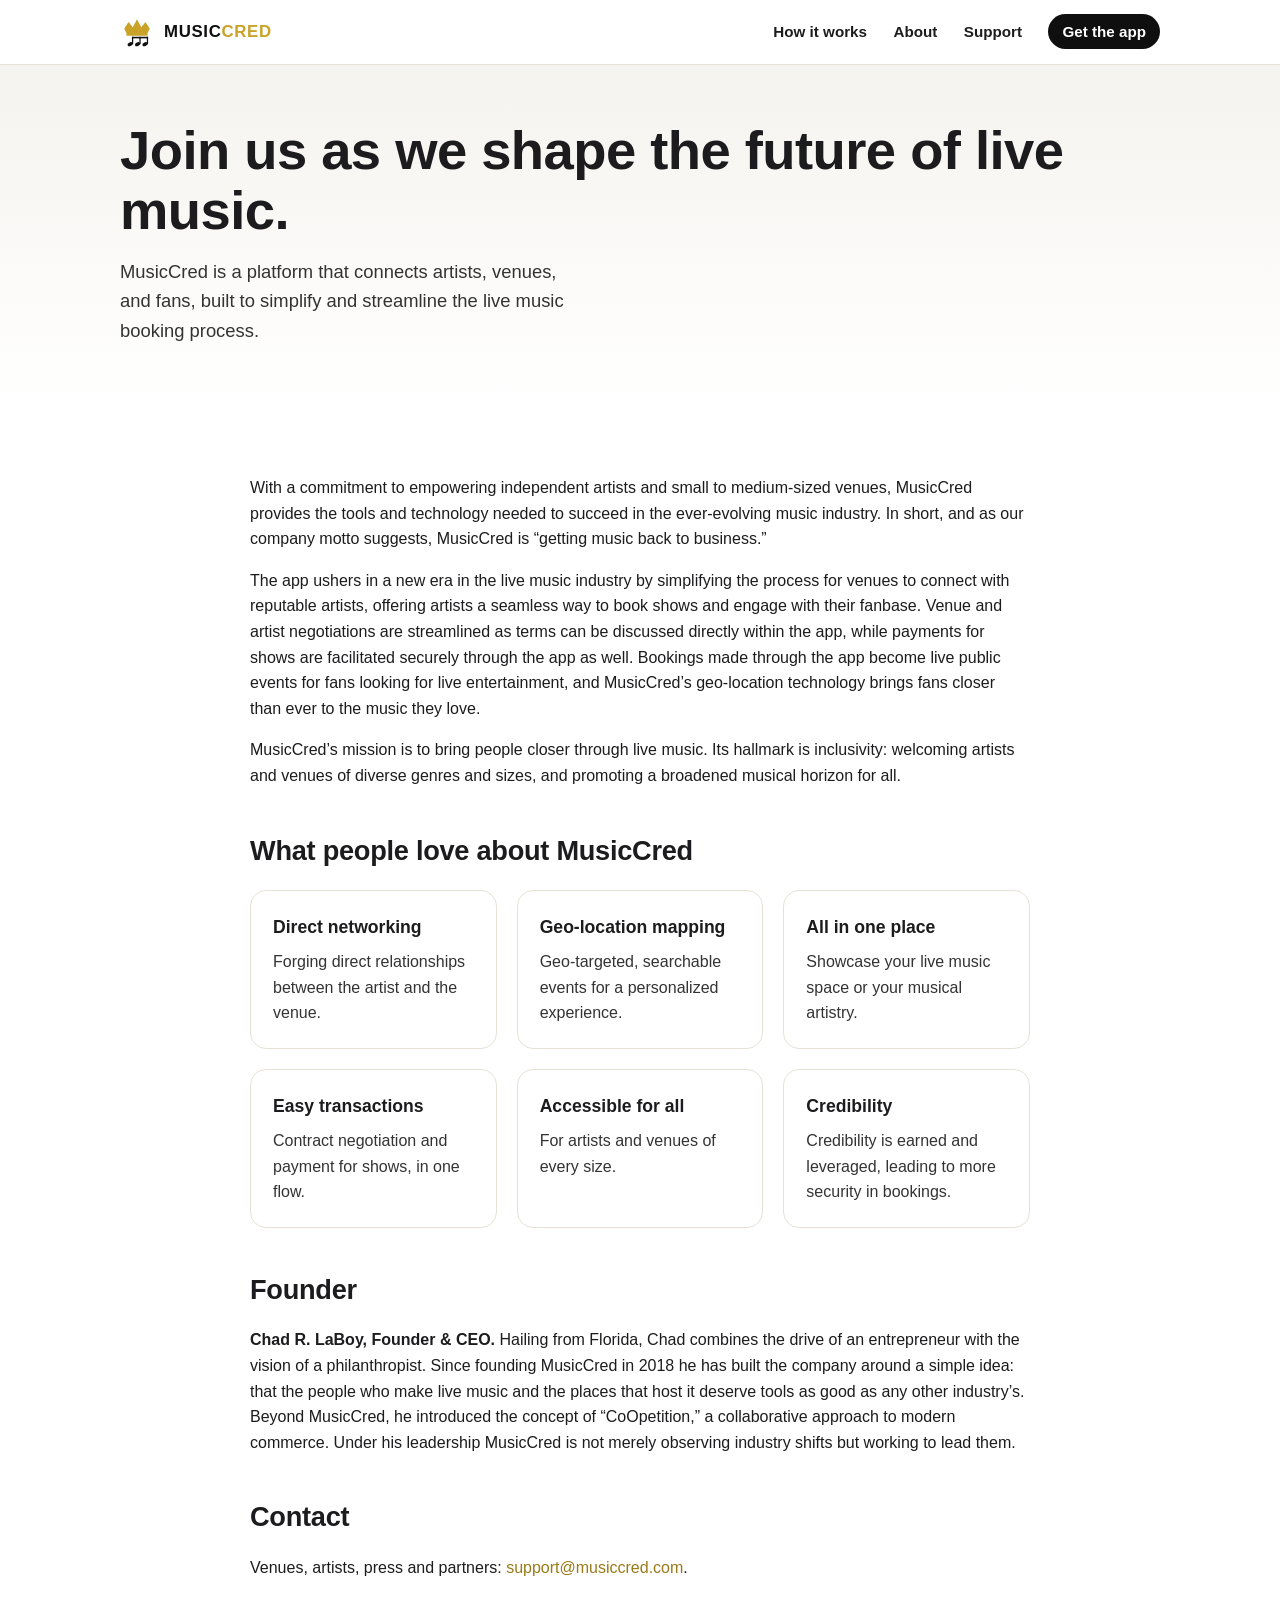
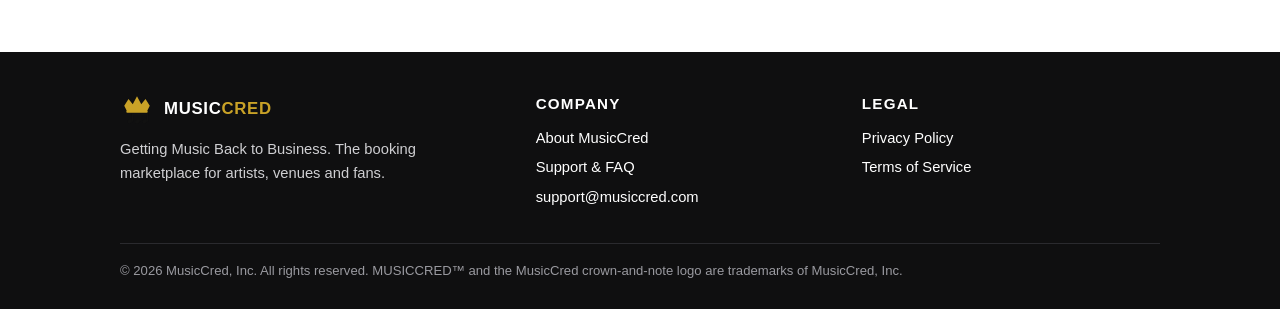
==== about/index.html @ 1c7c48a8 "Clean URLs matching App Store and app links (/privacy-policy/, /tos/, /support/, /about/); legacy pa" ====
<!doctype html>
<html lang="en">
<head>
<meta charset="utf-8">
<meta name="viewport" content="width=device-width,initial-scale=1">
<title>About MusicCred</title>
<meta name="description" content="MusicCred is a platform that connects artists, venues and fans, built to simplify and streamline live music booking.">
<link rel="canonical" href="https://musiccred.com/about/">
<link rel="icon" type="image/svg+xml" href="/favicon.svg">
<link rel="stylesheet" href="/styles.css">
<meta property="og:title" content="About MusicCred">
<meta property="og:description" content="MusicCred is a platform that connects artists, venues and fans, built to simplify and streamline live music booking.">
<meta property="og:type" content="website">
<meta property="og:url" content="https://musiccred.com/about/">
</head>
<body>
<header class="site"><div class="wrap">
  <a class="brand" href="/"><svg class="logo-mark" viewBox="0 0 64 64" aria-hidden="true" focusable="false">
  <!-- five-point crown -->
  <path d="M8 26 L16 13 L24 23 L32 8 L40 23 L48 13 L56 26 L52 34 L12 34 Z" fill="#C9A227"/>
  <rect x="12" y="34" width="40" height="5" rx="1.5" fill="#C9A227"/>
  <!-- eighth-note triplet -->
  <g fill="#111">
    <ellipse cx="19" cy="55" rx="5" ry="3.6" transform="rotate(-20 19 55)"/>
    <ellipse cx="33" cy="55" rx="5" ry="3.6" transform="rotate(-20 33 55)"/>
    <ellipse cx="47" cy="55" rx="5" ry="3.6" transform="rotate(-20 47 55)"/>
    <rect x="22.5" y="41" width="2.4" height="14"/>
    <rect x="36.5" y="41" width="2.4" height="14"/>
    <rect x="50.5" y="41" width="2.4" height="14"/>
    <rect x="22.5" y="41" width="30.4" height="3"/>
  </g>
</svg><span>MUSIC<span class="gold">CRED</span></span></a>
  <nav class="main">
    <a href="/#how">How it works</a>
    <a href="/about/">About</a>
    <a href="/support/">Support</a>
    <a class="cta" href="https://apps.apple.com/us/app/musiccred-book-look-more/id6451335675" rel="noopener">Get the app</a>
  </nav>
</div></header>

<section class="hero" style="padding:56px 0 32px"><div class="wrap" style="grid-template-columns:1fr">
  <div><h1>Join us as we shape the future of live music.</h1>
  <p class="lede">MusicCred is a platform that connects artists, venues, and fans, built to simplify and streamline the live music booking process.</p></div>
</div></section>
<section><div class="wrap" style="max-width:820px">
  <p>With a commitment to empowering independent artists and small to medium-sized venues, MusicCred provides the tools and technology needed to succeed in the ever-evolving music industry. In short, and as our company motto suggests, MusicCred is “getting music back to business.”</p>
  <p>The app ushers in a new era in the live music industry by simplifying the process for venues to connect with reputable artists, offering artists a seamless way to book shows and engage with their fanbase. Venue and artist negotiations are streamlined as terms can be discussed directly within the app, while payments for shows are facilitated securely through the app as well. Bookings made through the app become live public events for fans looking for live entertainment, and MusicCred’s geo-location technology brings fans closer than ever to the music they love.</p>
  <p>MusicCred’s mission is to bring people closer through live music. Its hallmark is inclusivity: welcoming artists and venues of diverse genres and sizes, and promoting a broadened musical horizon for all.</p>

  <h2 class="sec" style="margin-top:40px">What people love about MusicCred</h2>
  <div class="grid3" style="margin-top:18px">
    <div class="card"><h3>Direct networking</h3><p>Forging direct relationships between the artist and the venue.</p></div>
    <div class="card"><h3>Geo-location mapping</h3><p>Geo-targeted, searchable events for a personalized experience.</p></div>
    <div class="card"><h3>All in one place</h3><p>Showcase your live music space or your musical artistry.</p></div>
    <div class="card"><h3>Easy transactions</h3><p>Contract negotiation and payment for shows, in one flow.</p></div>
    <div class="card"><h3>Accessible for all</h3><p>For artists and venues of every size.</p></div>
    <div class="card"><h3>Credibility</h3><p>Credibility is earned and leveraged, leading to more security in bookings.</p></div>
  </div>

  <h2 class="sec" style="margin-top:40px">Founder</h2>
  <p><strong>Chad R. LaBoy, Founder &amp; CEO.</strong> Hailing from Florida, Chad combines the drive of an entrepreneur with the vision of a philanthropist. Since founding MusicCred in 2018 he has built the company around a simple idea: that the people who make live music and the places that host it deserve tools as good as any other industry’s. Beyond MusicCred, he introduced the concept of “CoOpetition,” a collaborative approach to modern commerce. Under his leadership MusicCred is not merely observing industry shifts but working to lead them.</p>

  <h2 class="sec" style="margin-top:40px">Contact</h2>
  <p>Venues, artists, press and partners: <a href="mailto:support@musiccred.com">support@musiccred.com</a>.</p>
</div></section>

<footer class="site"><div class="wrap">
  <div>
    <a class="brand" href="/" style="color:#fff"><svg class="logo-mark" viewBox="0 0 64 64" aria-hidden="true" focusable="false">
  <!-- five-point crown -->
  <path d="M8 26 L16 13 L24 23 L32 8 L40 23 L48 13 L56 26 L52 34 L12 34 Z" fill="#C9A227"/>
  <rect x="12" y="34" width="40" height="5" rx="1.5" fill="#C9A227"/>
  <!-- eighth-note triplet -->
  <g fill="#111">
    <ellipse cx="19" cy="55" rx="5" ry="3.6" transform="rotate(-20 19 55)"/>
    <ellipse cx="33" cy="55" rx="5" ry="3.6" transform="rotate(-20 33 55)"/>
    <ellipse cx="47" cy="55" rx="5" ry="3.6" transform="rotate(-20 47 55)"/>
    <rect x="22.5" y="41" width="2.4" height="14"/>
    <rect x="36.5" y="41" width="2.4" height="14"/>
    <rect x="50.5" y="41" width="2.4" height="14"/>
    <rect x="22.5" y="41" width="30.4" height="3"/>
  </g>
</svg><span>MUSIC<span class="gold">CRED</span></span></a>
    <p style="margin:12px 0 0;max-width:38ch">Getting Music Back to Business. The booking marketplace for artists, venues and fans.</p>
  </div>
  <div>
    <h4>Company</h4>
    <ul>
      <li><a href="/about/">About MusicCred</a></li>
      <li><a href="/support/">Support &amp; FAQ</a></li>
      <li><a href="mailto:support@musiccred.com">support@musiccred.com</a></li>
    </ul>
  </div>
  <div>
    <h4>Legal</h4>
    <ul>
      <li><a href="/privacy-policy/">Privacy Policy</a></li>
      <li><a href="/tos/">Terms of Service</a></li>
    </ul>
  </div>
  <div class="legal">&copy; 2026 MusicCred, Inc. All rights reserved. MUSICCRED&trade; and the MusicCred crown-and-note logo are trademarks of MusicCred, Inc.</div>
</div></footer>
</body>
</html>
---- styles.css ----
:root{--black:#0f0f10;--ink:#1c1c1e;--gold:#C9A227;--gold-dark:#9a7a16;--paper:#ffffff;--mist:#f5f3ee;--grey:#6b6b70;--line:#e6e2d8;}
*{box-sizing:border-box}
html{scroll-behavior:smooth}
body{margin:0;font-family:-apple-system,BlinkMacSystemFont,"Segoe UI",Inter,Roboto,Helvetica,Arial,sans-serif;color:var(--ink);background:var(--paper);line-height:1.6;-webkit-font-smoothing:antialiased}
a{color:var(--gold-dark);text-decoration:none}
a:hover{text-decoration:underline}
.wrap{max-width:1080px;margin:0 auto;padding:0 20px}
header.site{position:sticky;top:0;z-index:10;background:rgba(255,255,255,.92);backdrop-filter:saturate(180%) blur(8px);border-bottom:1px solid var(--line)}
header.site .wrap{display:flex;align-items:center;justify-content:space-between;height:64px}
.brand{display:flex;align-items:center;gap:10px;color:var(--black);font-weight:800;letter-spacing:.04em;font-size:1.05rem}
.brand .logo-mark{width:34px;height:34px}
.brand span.gold{color:var(--gold)}
nav.main a{margin-left:22px;color:var(--ink);font-weight:600;font-size:.95rem}
nav.main a.cta{background:var(--black);color:#fff;padding:9px 14px;border-radius:999px}
nav.main a.cta:hover{background:#000;text-decoration:none}
@media (max-width:720px){nav.main a:not(.cta){display:none}}
.notice{background:var(--black);color:#fff;font-size:.95rem}
.notice .wrap{padding:10px 20px;display:flex;gap:12px;align-items:center;flex-wrap:wrap}
.notice strong{color:var(--gold)}
.notice a{color:#fff;text-decoration:underline}
.hero{padding:72px 0 56px;background:linear-gradient(180deg,var(--mist),#fff)}
.hero .wrap{display:grid;grid-template-columns:1.2fr .8fr;gap:40px;align-items:center}
@media (max-width:860px){.hero .wrap{grid-template-columns:1fr}}
.hero h1{font-size:clamp(2.1rem,4.6vw,3.4rem);line-height:1.1;margin:0 0 16px;letter-spacing:-.01em}
.hero h1 em{font-style:normal;color:var(--gold)}
.hero p.lede{font-size:1.15rem;color:#333;max-width:46ch;margin:0 0 26px}
.btns{display:flex;gap:12px;flex-wrap:wrap}
.btn{display:inline-flex;align-items:center;gap:10px;padding:13px 20px;border-radius:12px;font-weight:700;border:2px solid var(--black);color:var(--black)}
.btn.primary{background:var(--black);color:#fff}
.btn.primary:hover{background:#000;text-decoration:none}
.btn:hover{text-decoration:none;background:#fafafa}
.btn.primary:hover{background:#000}
.btn small{display:block;font-weight:500;font-size:.75rem;opacity:.8;line-height:1}
.hero .art{display:flex;justify-content:center}
.hero .art .logo-mark{width:min(260px,60vw);height:auto;filter:drop-shadow(0 12px 24px rgba(0,0,0,.12))}
section{padding:56px 0}
section.alt{background:var(--mist)}
h2.sec{font-size:1.7rem;margin:0 0 8px;letter-spacing:-.01em}
p.sub{color:var(--grey);margin:0 0 28px;max-width:60ch}
.grid3{display:grid;grid-template-columns:repeat(3,1fr);gap:20px}
@media (max-width:860px){.grid3{grid-template-columns:1fr}}
.card{background:#fff;border:1px solid var(--line);border-radius:16px;padding:22px}
section.alt .card{background:#fff}
.card h3{margin:0 0 8px;font-size:1.1rem}
.card .k{display:inline-block;font-size:.75rem;letter-spacing:.12em;text-transform:uppercase;color:var(--gold-dark);font-weight:700;margin-bottom:8px}
.card p{margin:0;color:#333}
.steps{display:grid;grid-template-columns:repeat(4,1fr);gap:16px}
@media (max-width:860px){.steps{grid-template-columns:repeat(2,1fr)}}
.step{padding:18px;border-left:3px solid var(--gold);background:#fff;border-radius:0 12px 12px 0}
.step b{display:block;margin-bottom:4px}
.press{display:flex;gap:18px;flex-wrap:wrap;align-items:center;color:var(--grey);font-size:.95rem}
.press a{color:var(--ink);font-weight:600;border-bottom:1px solid var(--line)}
blockquote{margin:0;padding:22px 26px;background:#fff;border-radius:16px;border:1px solid var(--line);font-size:1.05rem}
blockquote footer{margin-top:10px;color:var(--grey);font-size:.9rem}
footer.site{background:var(--black);color:#cfcfd2;padding:40px 0 28px;font-size:.92rem}
footer.site .wrap{display:grid;grid-template-columns:1.3fr 1fr 1fr;gap:28px}
@media (max-width:720px){footer.site .wrap{grid-template-columns:1fr}}
footer.site a{color:#fff}
footer.site h4{color:#fff;margin:0 0 10px;font-size:.95rem;letter-spacing:.08em;text-transform:uppercase}
footer.site ul{list-style:none;margin:0;padding:0}
footer.site li{margin:6px 0}
footer.site .legal{grid-column:1/-1;border-top:1px solid #2a2a2e;padding-top:16px;color:#9a9aa0;font-size:.82rem}
/* legal pages */
.legal-page{max-width:820px;margin:0 auto;padding:48px 20px 80px}
.legal-page h1{font-size:2rem;margin:0 0 6px}
.legal-page .meta{color:var(--grey);margin-bottom:28px}
.legal-page h2{font-size:1.25rem;margin:34px 0 10px}
.legal-page h3{font-size:1.05rem;margin:22px 0 8px}
.legal-page p,.legal-page li{font-size:1rem}
.legal-page table.legal{width:100%;border-collapse:collapse;margin:14px 0}
.legal-page table.legal th,.legal-page table.legal td{border:1px solid var(--line);padding:10px;text-align:left;vertical-align:top;font-size:.95rem}
.legal-page table.legal th{background:var(--mist)}
.faq details{border:1px solid var(--line);border-radius:12px;padding:14px 18px;margin:10px 0;background:#fff}
.faq summary{font-weight:700;cursor:pointer}
.faq p{margin:10px 0 0}
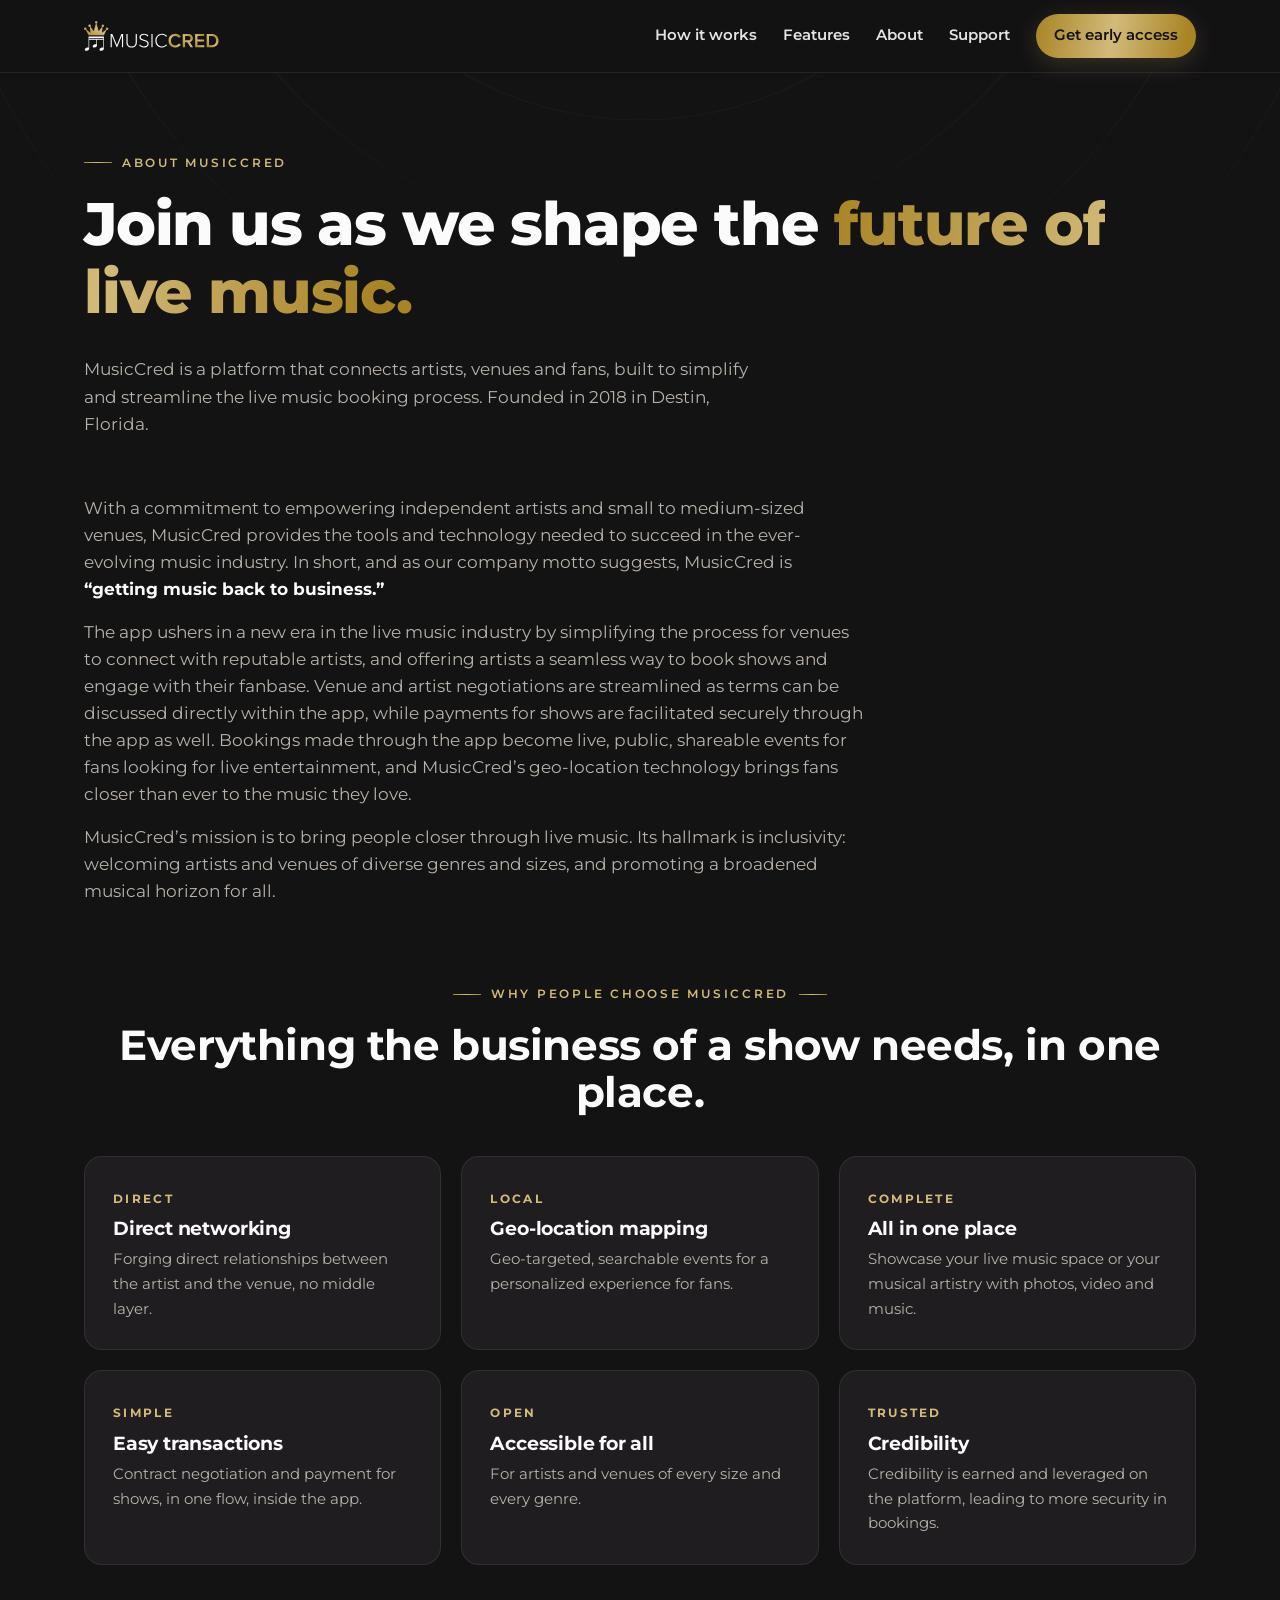
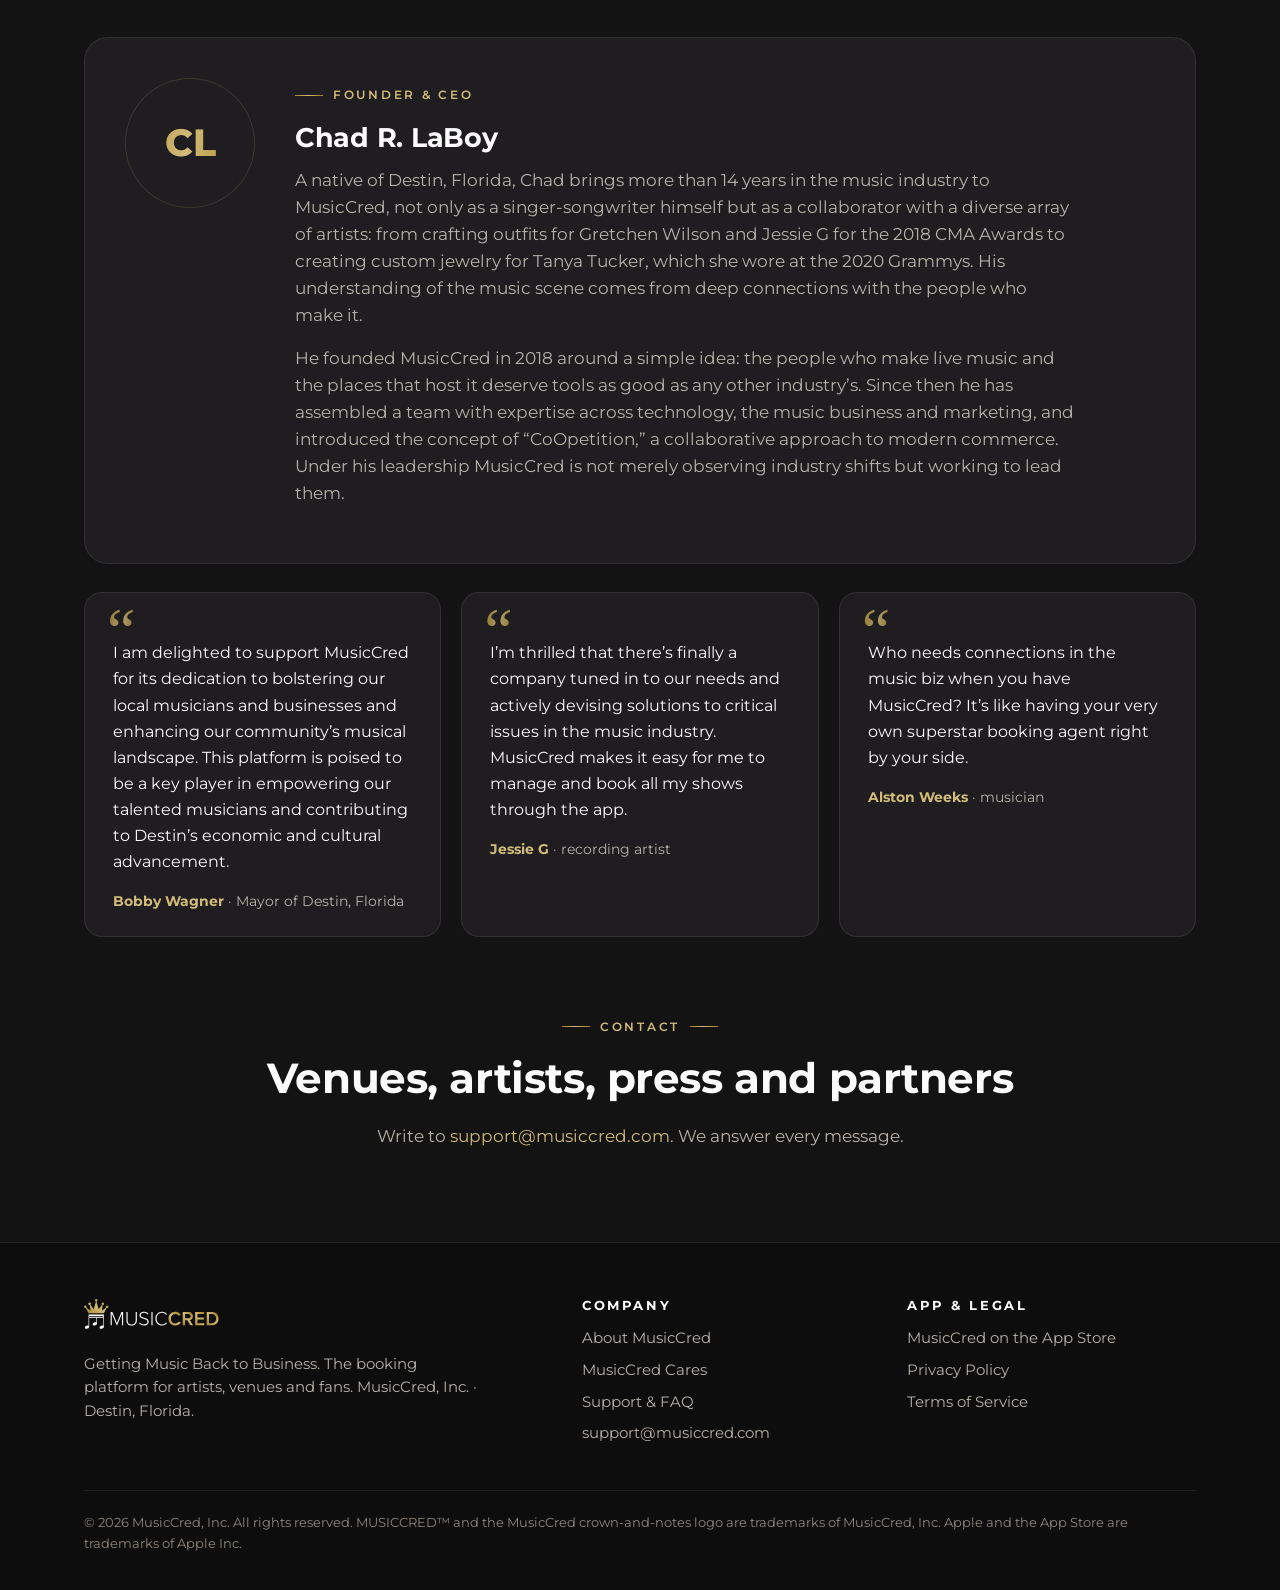
==== commit 15477663: "Redesign: about page" ====
--- a/about/index.html
+++ b/about/index.html
@@ -4,101 +4,180 @@
 <meta charset="utf-8">
 <meta name="viewport" content="width=device-width,initial-scale=1">
 <title>About MusicCred</title>
-<meta name="description" content="MusicCred is a platform that connects artists, venues and fans, built to simplify and streamline live music booking.">
+<meta name="description" content="MusicCred is a platform that connects artists, venues and fans, built to simplify and streamline live music booking. Founded in 2018 in Destin, Florida by Chad R. LaBoy.">
 <link rel="canonical" href="https://musiccred.com/about/">
 <link rel="icon" type="image/svg+xml" href="/favicon.svg">
+<link rel="icon" type="image/png" sizes="32x32" href="/assets/favicon-32.png">
+<link rel="apple-touch-icon" href="/assets/apple-touch-icon.png">
+<meta name="theme-color" content="#141314">
+<link rel="preconnect" href="https://fonts.googleapis.com"><link rel="preconnect" href="https://fonts.gstatic.com" crossorigin>
+<link rel="stylesheet" href="https://fonts.googleapis.com/css2?family=Montserrat:wght@400;500;600;700;800&display=swap">
 <link rel="stylesheet" href="/styles.css">
+<meta property="og:site_name" content="MusicCred">
 <meta property="og:title" content="About MusicCred">
-<meta property="og:description" content="MusicCred is a platform that connects artists, venues and fans, built to simplify and streamline live music booking.">
+<meta property="og:description" content="MusicCred is a platform that connects artists, venues and fans, built to simplify and streamline live music booking. Founded in 2018 in Destin, Florida by Chad R. LaBoy.">
 <meta property="og:type" content="website">
 <meta property="og:url" content="https://musiccred.com/about/">
+<meta property="og:image" content="https://musiccred.com/assets/og.png">
+<meta name="twitter:card" content="summary_large_image">
+<meta name="twitter:image" content="https://musiccred.com/assets/og.png">
 </head>
 <body>
 <header class="site"><div class="wrap">
-  <a class="brand" href="/"><svg class="logo-mark" viewBox="0 0 64 64" aria-hidden="true" focusable="false">
-  <!-- five-point crown -->
-  <path d="M8 26 L16 13 L24 23 L32 8 L40 23 L48 13 L56 26 L52 34 L12 34 Z" fill="#C9A227"/>
-  <rect x="12" y="34" width="40" height="5" rx="1.5" fill="#C9A227"/>
-  <!-- eighth-note triplet -->
-  <g fill="#111">
-    <ellipse cx="19" cy="55" rx="5" ry="3.6" transform="rotate(-20 19 55)"/>
-    <ellipse cx="33" cy="55" rx="5" ry="3.6" transform="rotate(-20 33 55)"/>
-    <ellipse cx="47" cy="55" rx="5" ry="3.6" transform="rotate(-20 47 55)"/>
-    <rect x="22.5" y="41" width="2.4" height="14"/>
-    <rect x="36.5" y="41" width="2.4" height="14"/>
-    <rect x="50.5" y="41" width="2.4" height="14"/>
-    <rect x="22.5" y="41" width="30.4" height="3"/>
-  </g>
-</svg><span>MUSIC<span class="gold">CRED</span></span></a>
+  <a class="brand" href="/" aria-label="MusicCred home"><svg class="wordmark" role="img" aria-label="MusicCred" xmlns="http://www.w3.org/2000/svg" width="126" height="28" viewBox="0 0 126 28" fill="none">
+<path d="M35.4278 24.4712V13.5152L30.892 24.4712H30.4812L25.9264 13.5152V24.4712H24.8621V12.1883H26.4484L30.6861 22.4092L34.9056 12.1883H36.5105V24.4712H35.4278Z" fill="white"/>
+<path d="M39.6136 19.7583V12.1883H40.697V19.7393C40.697 22.2236 42.0218 23.7332 44.4675 23.7332C46.9127 23.7332 48.2382 22.2236 48.2382 19.7393V12.1883H49.3209V19.7583C49.3209 22.7965 47.6784 24.6919 44.4675 24.6919C41.2751 24.6919 39.6136 22.7789 39.6136 19.7583Z" fill="white"/>
+<path d="M51.3907 22.7409L52.0806 21.9489C52.8833 22.8506 54.1901 23.7332 55.9831 23.7332C58.5221 23.7332 59.2502 22.3347 59.2502 21.2869C59.2502 17.6773 51.782 19.5537 51.782 15.2645C51.782 13.2566 53.6114 11.9866 55.8696 11.9866C57.7194 11.9866 59.1367 12.6311 60.0893 13.7184L59.3804 14.4915C58.4833 13.4232 57.2142 12.9453 55.8164 12.9453C54.1526 12.9453 52.9024 13.8835 52.9024 15.209C52.9024 18.3597 60.3694 16.6265 60.3694 21.2123C60.3694 22.7965 59.3063 24.6919 55.9449 24.6919C53.8909 24.6919 52.341 23.8647 51.3907 22.7409Z" fill="white"/>
+<path d="M62.9321 24.4712V12.1883H63.9941V24.4712H62.9321Z" fill="white"/>
+<path d="M66.6274 18.3393C66.6274 14.5645 69.41 11.9866 72.9375 11.9866C74.915 11.9866 76.4285 12.8533 77.4732 14.1583L76.5778 14.7311C75.7936 13.6629 74.4319 12.9453 72.9375 12.9453C70.0258 12.9453 67.7462 15.1359 67.7462 18.3393C67.7462 21.5061 70.0258 23.7332 72.9375 23.7332C74.4319 23.7332 75.7936 23.0157 76.5778 21.9489L77.4935 22.4998C76.3706 23.8443 74.915 24.6919 72.9375 24.6919C69.41 24.6919 66.6274 22.114 66.6274 18.3393Z" fill="white"/>
+<path d="M78.8582 18.3393C78.8582 14.547 81.7157 11.9866 85.393 11.9866C87.8925 11.9866 89.4615 13.2566 90.3756 14.7311L88.5281 15.6898C87.931 14.6566 86.7176 13.9025 85.393 13.9025C82.9277 13.9025 81.0994 15.7424 81.0994 18.3393C81.0994 20.8996 82.9277 22.7789 85.393 22.7789C86.7176 22.7789 87.931 22.0044 88.5281 20.9902L90.3949 21.9124C89.4437 23.384 87.8925 24.6919 85.393 24.6919C81.7157 24.6919 78.8582 22.114 78.8582 18.3393Z" fill="url(#paint0_linear_6882_8880)"/>
+<path d="M99.4521 16.0186C99.4521 14.8407 98.5572 14.0866 97.326 14.0866H94.3199V17.99H97.326C98.5572 17.99 99.4521 17.2169 99.4521 16.0186ZM99.2491 24.4712L96.5037 19.8868H94.3199V24.4712H92.136V12.1883H97.606C100.068 12.1883 101.694 13.7549 101.694 16.0375C101.694 18.2106 100.239 19.4075 98.7246 19.6457L101.787 24.4712H99.2491Z" fill="url(#paint1_linear_6882_8880)"/>
+<path d="M103.703 24.4712V12.1883H112.234V14.0866H105.885V17.252H112.105V19.1518H105.885V22.5743H112.234V24.4712H103.703Z" fill="url(#paint2_linear_6882_8880)"/>
+<path d="M123.381 18.3202C123.381 15.9645 121.888 14.0866 119.124 14.0866H116.662V22.5743H119.105C121.812 22.5743 123.381 20.6614 123.381 18.3202ZM114.478 24.4712V12.1883H119.105C123.008 12.1883 125.624 14.7311 125.624 18.3202C125.624 21.9488 123.008 24.4712 119.124 24.4712H114.478Z" fill="url(#paint3_linear_6882_8880)"/>
+<path d="M17.9957 16.916H4.83753V16.0217H17.9957V16.916ZM4.2623 14.4633V24.9669C3.76846 24.6844 3.02715 24.6438 2.28967 24.9188C1.20241 25.3243 0.550371 26.2523 0.83325 26.9899C1.11662 27.7275 2.22737 27.9963 3.31463 27.5914C4.25797 27.2395 4.87098 26.495 4.83342 25.8234H4.83753V17.4831H11.5582V21.9169C11.0648 21.635 10.323 21.5945 9.58556 21.8687C8.49795 22.275 7.84626 23.2016 8.12886 23.9399C8.41251 24.6775 9.52291 24.947 10.6102 24.5414C11.5535 24.1901 12.1666 23.4457 12.129 22.7734H12.1331V17.4831H17.9957V24.9669C17.5019 24.6844 16.7603 24.6438 16.0228 24.9188C14.9355 25.3243 14.2838 26.2523 14.5664 26.9899C14.85 27.7275 15.9602 27.9963 17.0475 27.5914C17.9907 27.2395 18.6038 26.495 18.5665 25.8234H18.5706V14.4633H4.2623Z" fill="white"/>
+<path d="M21.5669 6.01636C20.8882 6.01636 20.3383 6.55942 20.3383 7.22827C20.3383 7.52523 20.4504 7.79401 20.6299 8.00435L16.7198 11.0021L17.4112 5.6651C17.4627 5.67129 17.5131 5.68091 17.5662 5.68091C18.2454 5.68091 18.7952 5.13785 18.7952 4.469C18.7952 3.79947 18.2454 3.25711 17.5662 3.25711C16.8883 3.25711 16.3381 3.79947 16.3381 4.469C16.3381 4.86082 16.53 5.20592 16.8232 5.42795L13.6955 9.46441L11.7412 2.43222C12.2614 2.29061 12.6455 1.82593 12.6455 1.26844C12.6455 0.599593 12.0954 0.0565319 11.4164 0.0565319C10.7377 0.0565319 10.1875 0.599593 10.1875 1.26844C10.1875 1.82662 10.5733 2.29268 11.0943 2.43291L9.13917 9.46716L6.0098 5.42795C6.303 5.20592 6.49493 4.86082 6.49493 4.469C6.49493 3.79947 5.94478 3.25711 5.26689 3.25711C4.58767 3.25711 4.03773 3.79947 4.03773 4.469C4.03773 5.13785 4.58767 5.68091 5.26689 5.68091C5.31971 5.68091 5.37038 5.67129 5.42181 5.6651L6.11734 11.0344L2.16505 8.00435C2.3445 7.79401 2.45719 7.52523 2.45719 7.22827C2.45719 6.55942 1.90726 6.01636 1.22804 6.01636C0.550147 6.01636 0 6.55942 0 7.22827C0 7.8978 0.550147 8.44016 1.22804 8.44016C1.4183 8.44016 1.59608 8.3941 1.75728 8.3178L4.25252 13.1888H18.5432L21.0382 8.3178C21.1991 8.3941 21.3766 8.44016 21.5669 8.44016C22.245 8.44016 22.7955 7.8978 22.7955 7.22827C22.7955 6.55942 22.245 6.01636 21.5669 6.01636Z" fill="url(#paint4_linear_6882_8880)"/>
+<defs>
+<linearGradient id="paint0_linear_6882_8880" x1="78.8582" y1="24.6919" x2="91.5045" y2="13.2086" gradientUnits="userSpaceOnUse">
+<stop stop-color="#A88424"/>
+<stop offset="0.484375" stop-color="#D2BA79"/>
+<stop offset="0.932292" stop-color="#A88424"/>
+</linearGradient>
+<linearGradient id="paint1_linear_6882_8880" x1="92.136" y1="24.4712" x2="104.07" y2="15.094" gradientUnits="userSpaceOnUse">
+<stop stop-color="#A88424"/>
+<stop offset="0.484375" stop-color="#D2BA79"/>
+<stop offset="0.932292" stop-color="#A88424"/>
+</linearGradient>
+<linearGradient id="paint2_linear_6882_8880" x1="103.703" y1="24.4712" x2="115.212" y2="16.4771" gradientUnits="userSpaceOnUse">
+<stop stop-color="#A88424"/>
+<stop offset="0.484375" stop-color="#D2BA79"/>
+<stop offset="0.932292" stop-color="#A88424"/>
+</linearGradient>
+<linearGradient id="paint3_linear_6882_8880" x1="114.478" y1="24.4712" x2="126.703" y2="13.3775" gradientUnits="userSpaceOnUse">
+<stop stop-color="#A88424"/>
+<stop offset="0.484375" stop-color="#D2BA79"/>
+<stop offset="0.932292" stop-color="#A88424"/>
+</linearGradient>
+<linearGradient id="paint4_linear_6882_8880" x1="0" y1="13.1888" x2="11.3604" y2="-6.53109" gradientUnits="userSpaceOnUse">
+<stop stop-color="#A88424"/>
+<stop offset="0.484375" stop-color="#D2BA79"/>
+<stop offset="0.932292" stop-color="#A88424"/>
+</linearGradient>
+</defs>
+</svg></a>
   <nav class="main">
     <a href="/#how">How it works</a>
+    <a href="/#features">Features</a>
     <a href="/about/">About</a>
     <a href="/support/">Support</a>
-    <a class="cta" href="https://apps.apple.com/us/app/musiccred-book-look-more/id6451335675" rel="noopener">Get the app</a>
+    <a class="cta" href="mailto:support@musiccred.com?subject=MusicCred%20early%20access">Get early access</a>
   </nav>
 </div></header>
 
-<section class="hero" style="padding:56px 0 32px"><div class="wrap" style="grid-template-columns:1fr">
-  <div><h1>Join us as we shape the future of live music.</h1>
-  <p class="lede">MusicCred is a platform that connects artists, venues, and fans, built to simplify and streamline the live music booking process.</p></div>
+<section class="pagehero"><div class="wrap">
+  <span class="eyebrow">About MusicCred</span>
+  <h1>Join us as we shape the <span class="gold-text">future of live music.</span></h1>
+  <p class="sub">MusicCred is a platform that connects artists, venues and fans, built to simplify and streamline the live music booking process. Founded in 2018 in Destin, Florida.</p>
 </div></section>
-<section><div class="wrap" style="max-width:820px">
-  <p>With a commitment to empowering independent artists and small to medium-sized venues, MusicCred provides the tools and technology needed to succeed in the ever-evolving music industry. In short, and as our company motto suggests, MusicCred is “getting music back to business.”</p>
-  <p>The app ushers in a new era in the live music industry by simplifying the process for venues to connect with reputable artists, offering artists a seamless way to book shows and engage with their fanbase. Venue and artist negotiations are streamlined as terms can be discussed directly within the app, while payments for shows are facilitated securely through the app as well. Bookings made through the app become live public events for fans looking for live entertainment, and MusicCred’s geo-location technology brings fans closer than ever to the music they love.</p>
-  <p>MusicCred’s mission is to bring people closer through live music. Its hallmark is inclusivity: welcoming artists and venues of diverse genres and sizes, and promoting a broadened musical horizon for all.</p>
-
-  <h2 class="sec" style="margin-top:40px">What people love about MusicCred</h2>
-  <div class="grid3" style="margin-top:18px">
-    <div class="card"><h3>Direct networking</h3><p>Forging direct relationships between the artist and the venue.</p></div>
-    <div class="card"><h3>Geo-location mapping</h3><p>Geo-targeted, searchable events for a personalized experience.</p></div>
-    <div class="card"><h3>All in one place</h3><p>Showcase your live music space or your musical artistry.</p></div>
-    <div class="card"><h3>Easy transactions</h3><p>Contract negotiation and payment for shows, in one flow.</p></div>
-    <div class="card"><h3>Accessible for all</h3><p>For artists and venues of every size.</p></div>
-    <div class="card"><h3>Credibility</h3><p>Credibility is earned and leveraged, leading to more security in bookings.</p></div>
+<section style="padding-top:0"><div class="wrap">
+  <div class="prose">
+    <p>With a commitment to empowering independent artists and small to medium-sized venues, MusicCred provides the tools and technology needed to succeed in the ever-evolving music industry. In short, and as our company motto suggests, MusicCred is <strong>&ldquo;getting music back to business.&rdquo;</strong></p>
+    <p>The app ushers in a new era in the live music industry by simplifying the process for venues to connect with reputable artists, and offering artists a seamless way to book shows and engage with their fanbase. Venue and artist negotiations are streamlined as terms can be discussed directly within the app, while payments for shows are facilitated securely through the app as well. Bookings made through the app become live, public, shareable events for fans looking for live entertainment, and MusicCred&rsquo;s geo-location technology brings fans closer than ever to the music they love.</p>
+    <p>MusicCred&rsquo;s mission is to bring people closer through live music. Its hallmark is inclusivity: welcoming artists and venues of diverse genres and sizes, and promoting a broadened musical horizon for all.</p>
   </div>
 
-  <h2 class="sec" style="margin-top:40px">Founder</h2>
-  <p><strong>Chad R. LaBoy, Founder &amp; CEO.</strong> Hailing from Florida, Chad combines the drive of an entrepreneur with the vision of a philanthropist. Since founding MusicCred in 2018 he has built the company around a simple idea: that the people who make live music and the places that host it deserve tools as good as any other industry’s. Beyond MusicCred, he introduced the concept of “CoOpetition,” a collaborative approach to modern commerce. Under his leadership MusicCred is not merely observing industry shifts but working to lead them.</p>
+  <div class="center" style="margin-top:72px"><span class="eyebrow">Why people choose MusicCred</span><h2>Everything the business of a show needs, in one place.</h2></div>
+  <div class="grid3">
+    <div class="card"><span class="k">Direct</span><h3>Direct networking</h3><p>Forging direct relationships between the artist and the venue, no middle layer.</p></div>
+    <div class="card"><span class="k">Local</span><h3>Geo-location mapping</h3><p>Geo-targeted, searchable events for a personalized experience for fans.</p></div>
+    <div class="card"><span class="k">Complete</span><h3>All in one place</h3><p>Showcase your live music space or your musical artistry with photos, video and music.</p></div>
+    <div class="card"><span class="k">Simple</span><h3>Easy transactions</h3><p>Contract negotiation and payment for shows, in one flow, inside the app.</p></div>
+    <div class="card"><span class="k">Open</span><h3>Accessible for all</h3><p>For artists and venues of every size and every genre.</p></div>
+    <div class="card"><span class="k">Trusted</span><h3>Credibility</h3><p>Credibility is earned and leveraged on the platform, leading to more security in bookings.</p></div>
+  </div>
 
-  <h2 class="sec" style="margin-top:40px">Contact</h2>
-  <p>Venues, artists, press and partners: <a href="mailto:support@musiccred.com">support@musiccred.com</a>.</p>
+  <div class="founder" style="margin-top:72px">
+    <div class="mono" aria-hidden="true">CL</div>
+    <div>
+      <span class="eyebrow">Founder &amp; CEO</span>
+      <h2 style="font-size:1.7rem">Chad R. LaBoy</h2>
+      <div class="prose">
+      <p>A native of Destin, Florida, Chad brings more than 14 years in the music industry to MusicCred, not only as a singer-songwriter himself but as a collaborator with a diverse array of artists: from crafting outfits for Gretchen Wilson and Jessie G for the 2018 CMA Awards to creating custom jewelry for Tanya Tucker, which she wore at the 2020 Grammys. His understanding of the music scene comes from deep connections with the people who make it.</p>
+      <p>He founded MusicCred in 2018 around a simple idea: the people who make live music and the places that host it deserve tools as good as any other industry&rsquo;s. Since then he has assembled a team with expertise across technology, the music business and marketing, and introduced the concept of &ldquo;CoOpetition,&rdquo; a collaborative approach to modern commerce. Under his leadership MusicCred is not merely observing industry shifts but working to lead them.</p>
+      </div>
+    </div>
+  </div>
+
+  <div class="grid3" style="margin-top:28px">
+    <blockquote><p>I am delighted to support MusicCred for its dedication to bolstering our local musicians and businesses and enhancing our community&rsquo;s musical landscape. This platform is poised to be a key player in empowering our talented musicians and contributing to Destin&rsquo;s economic and cultural advancement.</p><footer><b>Bobby Wagner</b> &middot; Mayor of Destin, Florida</footer></blockquote>
+    <blockquote><p>I&rsquo;m thrilled that there&rsquo;s finally a company tuned in to our needs and actively devising solutions to critical issues in the music industry. MusicCred makes it easy for me to manage and book all my shows through the app.</p><footer><b>Jessie G</b> &middot; recording artist</footer></blockquote>
+    <blockquote><p>Who needs connections in the music biz when you have MusicCred? It&rsquo;s like having your very own superstar booking agent right by your side.</p><footer><b>Alston Weeks</b> &middot; musician</footer></blockquote>
+  </div>
+
+  <div class="center" style="margin-top:72px"><span class="eyebrow">Contact</span><h2>Venues, artists, press and partners</h2><p class="sub" style="margin:0 auto">Write to <a href="mailto:support@musiccred.com">support@musiccred.com</a>. We answer every message.</p></div>
 </div></section>
 
 <footer class="site"><div class="wrap">
   <div>
-    <a class="brand" href="/" style="color:#fff"><svg class="logo-mark" viewBox="0 0 64 64" aria-hidden="true" focusable="false">
-  <!-- five-point crown -->
-  <path d="M8 26 L16 13 L24 23 L32 8 L40 23 L48 13 L56 26 L52 34 L12 34 Z" fill="#C9A227"/>
-  <rect x="12" y="34" width="40" height="5" rx="1.5" fill="#C9A227"/>
-  <!-- eighth-note triplet -->
-  <g fill="#111">
-    <ellipse cx="19" cy="55" rx="5" ry="3.6" transform="rotate(-20 19 55)"/>
-    <ellipse cx="33" cy="55" rx="5" ry="3.6" transform="rotate(-20 33 55)"/>
-    <ellipse cx="47" cy="55" rx="5" ry="3.6" transform="rotate(-20 47 55)"/>
-    <rect x="22.5" y="41" width="2.4" height="14"/>
-    <rect x="36.5" y="41" width="2.4" height="14"/>
-    <rect x="50.5" y="41" width="2.4" height="14"/>
-    <rect x="22.5" y="41" width="30.4" height="3"/>
-  </g>
-</svg><span>MUSIC<span class="gold">CRED</span></span></a>
-    <p style="margin:12px 0 0;max-width:38ch">Getting Music Back to Business. The booking marketplace for artists, venues and fans.</p>
+    <a class="brand" href="/" aria-label="MusicCred home"><svg class="wordmark" role="img" aria-label="MusicCred" xmlns="http://www.w3.org/2000/svg" width="126" height="28" viewBox="0 0 126 28" fill="none">
+<path d="M35.4278 24.4712V13.5152L30.892 24.4712H30.4812L25.9264 13.5152V24.4712H24.8621V12.1883H26.4484L30.6861 22.4092L34.9056 12.1883H36.5105V24.4712H35.4278Z" fill="white"/>
+<path d="M39.6136 19.7583V12.1883H40.697V19.7393C40.697 22.2236 42.0218 23.7332 44.4675 23.7332C46.9127 23.7332 48.2382 22.2236 48.2382 19.7393V12.1883H49.3209V19.7583C49.3209 22.7965 47.6784 24.6919 44.4675 24.6919C41.2751 24.6919 39.6136 22.7789 39.6136 19.7583Z" fill="white"/>
+<path d="M51.3907 22.7409L52.0806 21.9489C52.8833 22.8506 54.1901 23.7332 55.9831 23.7332C58.5221 23.7332 59.2502 22.3347 59.2502 21.2869C59.2502 17.6773 51.782 19.5537 51.782 15.2645C51.782 13.2566 53.6114 11.9866 55.8696 11.9866C57.7194 11.9866 59.1367 12.6311 60.0893 13.7184L59.3804 14.4915C58.4833 13.4232 57.2142 12.9453 55.8164 12.9453C54.1526 12.9453 52.9024 13.8835 52.9024 15.209C52.9024 18.3597 60.3694 16.6265 60.3694 21.2123C60.3694 22.7965 59.3063 24.6919 55.9449 24.6919C53.8909 24.6919 52.341 23.8647 51.3907 22.7409Z" fill="white"/>
+<path d="M62.9321 24.4712V12.1883H63.9941V24.4712H62.9321Z" fill="white"/>
+<path d="M66.6274 18.3393C66.6274 14.5645 69.41 11.9866 72.9375 11.9866C74.915 11.9866 76.4285 12.8533 77.4732 14.1583L76.5778 14.7311C75.7936 13.6629 74.4319 12.9453 72.9375 12.9453C70.0258 12.9453 67.7462 15.1359 67.7462 18.3393C67.7462 21.5061 70.0258 23.7332 72.9375 23.7332C74.4319 23.7332 75.7936 23.0157 76.5778 21.9489L77.4935 22.4998C76.3706 23.8443 74.915 24.6919 72.9375 24.6919C69.41 24.6919 66.6274 22.114 66.6274 18.3393Z" fill="white"/>
+<path d="M78.8582 18.3393C78.8582 14.547 81.7157 11.9866 85.393 11.9866C87.8925 11.9866 89.4615 13.2566 90.3756 14.7311L88.5281 15.6898C87.931 14.6566 86.7176 13.9025 85.393 13.9025C82.9277 13.9025 81.0994 15.7424 81.0994 18.3393C81.0994 20.8996 82.9277 22.7789 85.393 22.7789C86.7176 22.7789 87.931 22.0044 88.5281 20.9902L90.3949 21.9124C89.4437 23.384 87.8925 24.6919 85.393 24.6919C81.7157 24.6919 78.8582 22.114 78.8582 18.3393Z" fill="url(#paint0_linear_6882_8880)"/>
+<path d="M99.4521 16.0186C99.4521 14.8407 98.5572 14.0866 97.326 14.0866H94.3199V17.99H97.326C98.5572 17.99 99.4521 17.2169 99.4521 16.0186ZM99.2491 24.4712L96.5037 19.8868H94.3199V24.4712H92.136V12.1883H97.606C100.068 12.1883 101.694 13.7549 101.694 16.0375C101.694 18.2106 100.239 19.4075 98.7246 19.6457L101.787 24.4712H99.2491Z" fill="url(#paint1_linear_6882_8880)"/>
+<path d="M103.703 24.4712V12.1883H112.234V14.0866H105.885V17.252H112.105V19.1518H105.885V22.5743H112.234V24.4712H103.703Z" fill="url(#paint2_linear_6882_8880)"/>
+<path d="M123.381 18.3202C123.381 15.9645 121.888 14.0866 119.124 14.0866H116.662V22.5743H119.105C121.812 22.5743 123.381 20.6614 123.381 18.3202ZM114.478 24.4712V12.1883H119.105C123.008 12.1883 125.624 14.7311 125.624 18.3202C125.624 21.9488 123.008 24.4712 119.124 24.4712H114.478Z" fill="url(#paint3_linear_6882_8880)"/>
+<path d="M17.9957 16.916H4.83753V16.0217H17.9957V16.916ZM4.2623 14.4633V24.9669C3.76846 24.6844 3.02715 24.6438 2.28967 24.9188C1.20241 25.3243 0.550371 26.2523 0.83325 26.9899C1.11662 27.7275 2.22737 27.9963 3.31463 27.5914C4.25797 27.2395 4.87098 26.495 4.83342 25.8234H4.83753V17.4831H11.5582V21.9169C11.0648 21.635 10.323 21.5945 9.58556 21.8687C8.49795 22.275 7.84626 23.2016 8.12886 23.9399C8.41251 24.6775 9.52291 24.947 10.6102 24.5414C11.5535 24.1901 12.1666 23.4457 12.129 22.7734H12.1331V17.4831H17.9957V24.9669C17.5019 24.6844 16.7603 24.6438 16.0228 24.9188C14.9355 25.3243 14.2838 26.2523 14.5664 26.9899C14.85 27.7275 15.9602 27.9963 17.0475 27.5914C17.9907 27.2395 18.6038 26.495 18.5665 25.8234H18.5706V14.4633H4.2623Z" fill="white"/>
+<path d="M21.5669 6.01636C20.8882 6.01636 20.3383 6.55942 20.3383 7.22827C20.3383 7.52523 20.4504 7.79401 20.6299 8.00435L16.7198 11.0021L17.4112 5.6651C17.4627 5.67129 17.5131 5.68091 17.5662 5.68091C18.2454 5.68091 18.7952 5.13785 18.7952 4.469C18.7952 3.79947 18.2454 3.25711 17.5662 3.25711C16.8883 3.25711 16.3381 3.79947 16.3381 4.469C16.3381 4.86082 16.53 5.20592 16.8232 5.42795L13.6955 9.46441L11.7412 2.43222C12.2614 2.29061 12.6455 1.82593 12.6455 1.26844C12.6455 0.599593 12.0954 0.0565319 11.4164 0.0565319C10.7377 0.0565319 10.1875 0.599593 10.1875 1.26844C10.1875 1.82662 10.5733 2.29268 11.0943 2.43291L9.13917 9.46716L6.0098 5.42795C6.303 5.20592 6.49493 4.86082 6.49493 4.469C6.49493 3.79947 5.94478 3.25711 5.26689 3.25711C4.58767 3.25711 4.03773 3.79947 4.03773 4.469C4.03773 5.13785 4.58767 5.68091 5.26689 5.68091C5.31971 5.68091 5.37038 5.67129 5.42181 5.6651L6.11734 11.0344L2.16505 8.00435C2.3445 7.79401 2.45719 7.52523 2.45719 7.22827C2.45719 6.55942 1.90726 6.01636 1.22804 6.01636C0.550147 6.01636 0 6.55942 0 7.22827C0 7.8978 0.550147 8.44016 1.22804 8.44016C1.4183 8.44016 1.59608 8.3941 1.75728 8.3178L4.25252 13.1888H18.5432L21.0382 8.3178C21.1991 8.3941 21.3766 8.44016 21.5669 8.44016C22.245 8.44016 22.7955 7.8978 22.7955 7.22827C22.7955 6.55942 22.245 6.01636 21.5669 6.01636Z" fill="url(#paint4_linear_6882_8880)"/>
+<defs>
+<linearGradient id="paint0_linear_6882_8880" x1="78.8582" y1="24.6919" x2="91.5045" y2="13.2086" gradientUnits="userSpaceOnUse">
+<stop stop-color="#A88424"/>
+<stop offset="0.484375" stop-color="#D2BA79"/>
+<stop offset="0.932292" stop-color="#A88424"/>
+</linearGradient>
+<linearGradient id="paint1_linear_6882_8880" x1="92.136" y1="24.4712" x2="104.07" y2="15.094" gradientUnits="userSpaceOnUse">
+<stop stop-color="#A88424"/>
+<stop offset="0.484375" stop-color="#D2BA79"/>
+<stop offset="0.932292" stop-color="#A88424"/>
+</linearGradient>
+<linearGradient id="paint2_linear_6882_8880" x1="103.703" y1="24.4712" x2="115.212" y2="16.4771" gradientUnits="userSpaceOnUse">
+<stop stop-color="#A88424"/>
+<stop offset="0.484375" stop-color="#D2BA79"/>
+<stop offset="0.932292" stop-color="#A88424"/>
+</linearGradient>
+<linearGradient id="paint3_linear_6882_8880" x1="114.478" y1="24.4712" x2="126.703" y2="13.3775" gradientUnits="userSpaceOnUse">
+<stop stop-color="#A88424"/>
+<stop offset="0.484375" stop-color="#D2BA79"/>
+<stop offset="0.932292" stop-color="#A88424"/>
+</linearGradient>
+<linearGradient id="paint4_linear_6882_8880" x1="0" y1="13.1888" x2="11.3604" y2="-6.53109" gradientUnits="userSpaceOnUse">
+<stop stop-color="#A88424"/>
+<stop offset="0.484375" stop-color="#D2BA79"/>
+<stop offset="0.932292" stop-color="#A88424"/>
+</linearGradient>
+</defs>
+</svg></a>
+    <p style="margin:16px 0 0;max-width:40ch">Getting Music Back to Business. The booking platform for artists, venues and fans. MusicCred, Inc. &middot; Destin, Florida.</p>
   </div>
   <div>
     <h4>Company</h4>
     <ul>
       <li><a href="/about/">About MusicCred</a></li>
+      <li><a href="/#cares">MusicCred Cares</a></li>
       <li><a href="/support/">Support &amp; FAQ</a></li>
       <li><a href="mailto:support@musiccred.com">support@musiccred.com</a></li>
     </ul>
   </div>
   <div>
-    <h4>Legal</h4>
+    <h4>App &amp; legal</h4>
     <ul>
+      <li><a href="https://apps.apple.com/us/app/musiccred-book-look-more/id6451335675" rel="noopener">MusicCred on the App Store</a></li>
       <li><a href="/privacy-policy/">Privacy Policy</a></li>
       <li><a href="/tos/">Terms of Service</a></li>
     </ul>
   </div>
-  <div class="legal">&copy; 2026 MusicCred, Inc. All rights reserved. MUSICCRED&trade; and the MusicCred crown-and-note logo are trademarks of MusicCred, Inc.</div>
+  <div class="legal">&copy; 2026 MusicCred, Inc. All rights reserved. MUSICCRED&trade; and the MusicCred crown-and-notes logo are trademarks of MusicCred, Inc. Apple and the App Store are trademarks of Apple Inc.</div>
 </div></footer>
 </body>
 </html>
--- a/styles.css
+++ b/styles.css
@@ -1,76 +1,186 @@
 
-:root{--black:#0f0f10;--ink:#1c1c1e;--gold:#C9A227;--gold-dark:#9a7a16;--paper:#ffffff;--mist:#f5f3ee;--grey:#6b6b70;--line:#e6e2d8;}
+:root{--bg:#141314;--bg2:#1a191b;--panel:#1f1d20;--panel2:#262428;--line:rgba(210,186,121,.16);--line2:rgba(255,255,255,.08);
+--gold:#D2BA79;--gold2:#A88424;--purple:#5005A9;--text:#FCFBFC;--muted:#b7b1a9;--dim:#8d877f;--paper:#fcfbfc;--ink:#1c1b1d;
+--grad:linear-gradient(100deg,#A88424 0%,#D2BA79 48%,#A88424 93%);--r:18px}
 *{box-sizing:border-box}
-html{scroll-behavior:smooth}
-body{margin:0;font-family:-apple-system,BlinkMacSystemFont,"Segoe UI",Inter,Roboto,Helvetica,Arial,sans-serif;color:var(--ink);background:var(--paper);line-height:1.6;-webkit-font-smoothing:antialiased}
-a{color:var(--gold-dark);text-decoration:none}
+html{scroll-behavior:smooth;-webkit-text-size-adjust:100%}
+body{margin:0;overflow-x:hidden;background:var(--bg);color:var(--text);font-family:Montserrat,-apple-system,BlinkMacSystemFont,"Segoe UI",Roboto,Helvetica,Arial,sans-serif;line-height:1.6;-webkit-font-smoothing:antialiased}
+img{max-width:100%;height:auto;display:block}
+a{color:var(--gold);text-decoration:none}
 a:hover{text-decoration:underline}
-.wrap{max-width:1080px;margin:0 auto;padding:0 20px}
-header.site{position:sticky;top:0;z-index:10;background:rgba(255,255,255,.92);backdrop-filter:saturate(180%) blur(8px);border-bottom:1px solid var(--line)}
-header.site .wrap{display:flex;align-items:center;justify-content:space-between;height:64px}
-.brand{display:flex;align-items:center;gap:10px;color:var(--black);font-weight:800;letter-spacing:.04em;font-size:1.05rem}
-.brand .logo-mark{width:34px;height:34px}
-.brand span.gold{color:var(--gold)}
-nav.main a{margin-left:22px;color:var(--ink);font-weight:600;font-size:.95rem}
-nav.main a.cta{background:var(--black);color:#fff;padding:9px 14px;border-radius:999px}
-nav.main a.cta:hover{background:#000;text-decoration:none}
-@media (max-width:720px){nav.main a:not(.cta){display:none}}
-.notice{background:var(--black);color:#fff;font-size:.95rem}
-.notice .wrap{padding:10px 20px;display:flex;gap:12px;align-items:center;flex-wrap:wrap}
+h1,h2,h3,h4{line-height:1.12;margin:0 0 .5em;font-weight:700;letter-spacing:-.01em}
+h1{font-size:clamp(2.3rem,5vw,3.75rem);font-weight:800;letter-spacing:-.02em}
+h2{font-size:clamp(1.75rem,3.4vw,2.6rem)}
+h3{font-size:1.2rem}
+p{margin:0 0 1em}
+.wrap{max-width:1160px;margin:0 auto;padding:0 24px}
+.gold-text{background:var(--grad);-webkit-background-clip:text;background-clip:text;color:transparent}
+.eyebrow{display:inline-flex;align-items:center;gap:10px;font-size:.78rem;letter-spacing:.22em;text-transform:uppercase;color:var(--gold);font-weight:600;margin-bottom:18px}
+.eyebrow:before{content:"";width:28px;height:1px;background:var(--grad)}
+.sub{color:var(--muted);max-width:62ch;font-size:1.08rem}
+.center{text-align:center}
+.center .sub{margin-left:auto;margin-right:auto}
+.center .eyebrow:after{content:"";width:28px;height:1px;background:var(--grad)}
+section{padding:92px 0}
+section.tight{padding:56px 0}
+.hairline{height:1px;background:linear-gradient(90deg,transparent,rgba(210,186,121,.45),transparent)}
+
+/* header */
+header.site{position:sticky;top:0;z-index:20;background:rgba(20,19,20,.82);backdrop-filter:saturate(160%) blur(12px);-webkit-backdrop-filter:saturate(160%) blur(12px);border-bottom:1px solid var(--line2)}
+header.site .wrap{display:flex;align-items:center;justify-content:space-between;height:72px;gap:20px}
+.brand{display:inline-flex;align-items:center}
+.brand .wordmark{height:30px;width:auto}
+nav.main{display:flex;align-items:center;gap:26px}
+nav.main a{color:var(--text);font-weight:600;font-size:.92rem;opacity:.9}
+nav.main a:hover{opacity:1;text-decoration:none;color:var(--gold)}
+nav.main a.cta{background:var(--grad);color:#141314;padding:10px 18px;border-radius:999px;opacity:1;box-shadow:0 6px 24px rgba(210,186,121,.18)}
+nav.main a.cta:hover{color:#141314;filter:brightness(1.06)}
+@media (max-width:860px){nav.main a:not(.cta){display:none}}
+
+/* notice */
+.notice{background:linear-gradient(90deg,#1d1a12,#141314);border-bottom:1px solid var(--line)}
+.notice .wrap{padding:11px 24px;font-size:.92rem;color:var(--muted)}
 .notice strong{color:var(--gold)}
-.notice a{color:#fff;text-decoration:underline}
-.hero{padding:72px 0 56px;background:linear-gradient(180deg,var(--mist),#fff)}
-.hero .wrap{display:grid;grid-template-columns:1.2fr .8fr;gap:40px;align-items:center}
-@media (max-width:860px){.hero .wrap{grid-template-columns:1fr}}
-.hero h1{font-size:clamp(2.1rem,4.6vw,3.4rem);line-height:1.1;margin:0 0 16px;letter-spacing:-.01em}
-.hero h1 em{font-style:normal;color:var(--gold)}
-.hero p.lede{font-size:1.15rem;color:#333;max-width:46ch;margin:0 0 26px}
-.btns{display:flex;gap:12px;flex-wrap:wrap}
-.btn{display:inline-flex;align-items:center;gap:10px;padding:13px 20px;border-radius:12px;font-weight:700;border:2px solid var(--black);color:var(--black)}
-.btn.primary{background:var(--black);color:#fff}
-.btn.primary:hover{background:#000;text-decoration:none}
-.btn:hover{text-decoration:none;background:#fafafa}
-.btn.primary:hover{background:#000}
-.btn small{display:block;font-weight:500;font-size:.75rem;opacity:.8;line-height:1}
-.hero .art{display:flex;justify-content:center}
-.hero .art .logo-mark{width:min(260px,60vw);height:auto;filter:drop-shadow(0 12px 24px rgba(0,0,0,.12))}
-section{padding:56px 0}
-section.alt{background:var(--mist)}
-h2.sec{font-size:1.7rem;margin:0 0 8px;letter-spacing:-.01em}
-p.sub{color:var(--grey);margin:0 0 28px;max-width:60ch}
-.grid3{display:grid;grid-template-columns:repeat(3,1fr);gap:20px}
-@media (max-width:860px){.grid3{grid-template-columns:1fr}}
-.card{background:#fff;border:1px solid var(--line);border-radius:16px;padding:22px}
-section.alt .card{background:#fff}
-.card h3{margin:0 0 8px;font-size:1.1rem}
-.card .k{display:inline-block;font-size:.75rem;letter-spacing:.12em;text-transform:uppercase;color:var(--gold-dark);font-weight:700;margin-bottom:8px}
-.card p{margin:0;color:#333}
-.steps{display:grid;grid-template-columns:repeat(4,1fr);gap:16px}
-@media (max-width:860px){.steps{grid-template-columns:repeat(2,1fr)}}
-.step{padding:18px;border-left:3px solid var(--gold);background:#fff;border-radius:0 12px 12px 0}
-.step b{display:block;margin-bottom:4px}
-.press{display:flex;gap:18px;flex-wrap:wrap;align-items:center;color:var(--grey);font-size:.95rem}
-.press a{color:var(--ink);font-weight:600;border-bottom:1px solid var(--line)}
-blockquote{margin:0;padding:22px 26px;background:#fff;border-radius:16px;border:1px solid var(--line);font-size:1.05rem}
-blockquote footer{margin-top:10px;color:var(--grey);font-size:.9rem}
-footer.site{background:var(--black);color:#cfcfd2;padding:40px 0 28px;font-size:.92rem}
-footer.site .wrap{display:grid;grid-template-columns:1.3fr 1fr 1fr;gap:28px}
-@media (max-width:720px){footer.site .wrap{grid-template-columns:1fr}}
-footer.site a{color:#fff}
-footer.site h4{color:#fff;margin:0 0 10px;font-size:.95rem;letter-spacing:.08em;text-transform:uppercase}
+.notice a{color:var(--text);text-decoration:underline}
+
+/* buttons */
+.btns{display:flex;gap:14px;flex-wrap:wrap;margin-top:30px}
+.btn{display:inline-flex;align-items:center;gap:12px;padding:14px 22px;border-radius:14px;font-weight:700;font-size:.98rem;border:1px solid var(--line);color:var(--text);background:rgba(255,255,255,.03);transition:transform .15s ease,background .15s ease}
+.btn:hover{text-decoration:none;transform:translateY(-1px);background:rgba(255,255,255,.06)}
+.btn.gold{background:var(--grad);color:#141314;border-color:transparent;box-shadow:0 10px 30px rgba(210,186,121,.2)}
+.btn.gold:hover{color:#141314;filter:brightness(1.05)}
+.btn small{display:block;font-weight:500;font-size:.72rem;opacity:.75;letter-spacing:.02em}
+.btn .ic{width:22px;height:22px;flex:none}
+
+/* hero */
+.hero{position:relative;overflow:hidden;padding:72px 0 0}
+.hero .stage{margin-bottom:-6px}
+.hero:before{content:"";position:absolute;inset:-40% -20% auto -20%;height:120%;pointer-events:none;
+background:repeating-radial-gradient(circle at 50% -10%,rgba(210,186,121,.0) 0 118px,rgba(210,186,121,.16) 119px,rgba(210,186,121,.0) 120px);
+-webkit-mask-image:linear-gradient(180deg,rgba(0,0,0,.9),transparent 70%);mask-image:linear-gradient(180deg,rgba(0,0,0,.9),transparent 70%)}
+.hero .wrap{position:relative;display:grid;grid-template-columns:1.05fr .95fr;gap:40px;align-items:center}
+.hero .lede{font-size:1.15rem;color:var(--muted);max-width:54ch}
+.trust{display:flex;gap:22px;flex-wrap:wrap;align-items:center;margin-top:30px;color:var(--dim);font-size:.86rem}
+.trust b{color:var(--text);font-weight:700}
+.trust .stars{color:var(--gold);letter-spacing:.08em}
+.stage{position:relative;height:620px;display:flex;align-items:flex-end;justify-content:center}
+.stage:before{content:"";position:absolute;width:520px;height:520px;left:50%;top:55%;transform:translate(-50%,-50%);border-radius:50%;
+background:radial-gradient(closest-side,rgba(210,186,121,.28),rgba(80,5,169,.10) 55%,transparent 72%);filter:blur(10px)}
+.phone{width:min(300px,78vw);height:auto;border-radius:38px;filter:drop-shadow(0 30px 60px rgba(0,0,0,.6))}
+.stage .p1{position:relative;z-index:2;width:290px}
+.stage .p2{position:absolute;width:212px;left:0;bottom:34px;z-index:1;opacity:.9;transform:rotate(-6deg)}
+.stage .p3{position:absolute;width:212px;right:0;bottom:34px;z-index:1;opacity:.9;transform:rotate(6deg)}
+@media (max-width:1000px){.stage .p2,.stage .p3{display:none}.stage{height:auto;padding-top:20px}}
+@media (max-width:860px){.hero .wrap{grid-template-columns:1fr}.hero{padding-top:48px}.stage{margin-top:12px}}
+
+/* press strip */
+.press{padding:34px 0;border-top:1px solid var(--line2);border-bottom:1px solid var(--line2);background:var(--bg2)}
+.press .wrap{display:flex;gap:18px 40px;align-items:center;justify-content:center;flex-wrap:wrap}
+.press .lbl{font-size:.72rem;letter-spacing:.22em;text-transform:uppercase;color:var(--dim);font-weight:600}
+.press a,.press span.n{color:var(--muted);font-weight:700;letter-spacing:.04em;font-size:.95rem;text-transform:uppercase}
+.press a:hover{color:var(--gold);text-decoration:none}
+
+/* steps */
+.steps{display:grid;grid-template-columns:repeat(4,1fr);gap:18px;margin-top:44px}
+.step{position:relative;background:var(--panel);border:1px solid var(--line2);border-radius:var(--r);padding:28px 24px 24px;overflow:hidden}
+.step:before{content:attr(data-n);position:absolute;right:16px;top:6px;font-size:4.2rem;font-weight:800;line-height:1;background:var(--grad);-webkit-background-clip:text;background-clip:text;color:transparent;opacity:.22}
+.step b{display:block;font-size:1.08rem;margin-bottom:8px}
+.step p{margin:0;color:var(--muted);font-size:.95rem}
+@media (max-width:900px){.steps{grid-template-columns:repeat(2,1fr)}}
+@media (max-width:540px){.steps{grid-template-columns:1fr}}
+
+/* feature rows */
+.feature{display:grid;grid-template-columns:1fr 1fr;gap:56px;align-items:center;padding:56px 0}
+.feature + .feature{border-top:1px solid var(--line2)}
+.feature.flip .copy{order:2}
+.feature .copy h3{font-size:clamp(1.5rem,2.6vw,2.1rem);margin-bottom:14px}
+.feature .copy p{color:var(--muted);font-size:1.05rem}
+.feature ul{margin:18px 0 0;padding:0;list-style:none;display:grid;gap:10px}
+.feature li{position:relative;padding-left:26px;color:var(--text);font-size:.98rem}
+.feature li:before{content:"";position:absolute;left:0;top:.55em;width:12px;height:2px;background:var(--grad)}
+.feature .shot{display:flex;justify-content:center;position:relative}
+.feature .shot:before{content:"";position:absolute;width:min(420px,80vw);height:min(420px,80vw);left:50%;top:50%;transform:translate(-50%,-50%);border-radius:50%;background:radial-gradient(closest-side,rgba(210,186,121,.2),transparent 72%);filter:blur(8px)}
+.feature .shot .phone{position:relative;width:min(280px,70vw)}
+.kicker{display:inline-block;font-size:.74rem;letter-spacing:.2em;text-transform:uppercase;color:var(--gold);font-weight:700;margin-bottom:12px}
+@media (max-width:860px){.feature{grid-template-columns:1fr;gap:30px}.feature.flip .copy{order:0}}
+
+/* duo gallery */
+.duo{display:grid;grid-template-columns:1fr 1fr;gap:28px;margin-top:44px}
+.duo figure{margin:0;background:var(--panel);border:1px solid var(--line2);border-radius:var(--r);padding:34px 28px 0;text-align:center;overflow:hidden;position:relative}
+.duo figure:before{content:"";position:absolute;inset:auto 0 -40% 0;height:80%;background:radial-gradient(closest-side,rgba(210,186,121,.18),transparent 72%)}
+.duo figcaption{position:relative;margin-bottom:22px}
+.duo figcaption b{display:block;font-size:1.25rem;margin-bottom:6px}
+.duo figcaption span{color:var(--muted);font-size:.95rem}
+.duo .phone{position:relative;width:min(260px,70vw);margin:0 auto;border-radius:34px 34px 0 0;-webkit-mask-image:linear-gradient(180deg,#000 72%,transparent);mask-image:linear-gradient(180deg,#000 72%,transparent)}
+@media (max-width:760px){.duo{grid-template-columns:1fr}}
+
+/* cards / quotes */
+.grid3{display:grid;grid-template-columns:repeat(3,1fr);gap:20px;margin-top:40px}
+.card{background:var(--panel);border:1px solid var(--line2);border-radius:var(--r);padding:28px}
+.card .k{display:inline-block;font-size:.72rem;letter-spacing:.2em;text-transform:uppercase;color:var(--gold);font-weight:700;margin-bottom:10px}
+.card h3{margin-bottom:8px}
+.card p{margin:0;color:var(--muted);font-size:.96rem}
+blockquote{margin:0;background:var(--panel);border:1px solid var(--line2);border-radius:var(--r);padding:30px 28px 24px;position:relative;font-size:1.02rem;color:var(--text)}
+blockquote:before{content:"\201C";position:absolute;left:22px;top:6px;font-size:4rem;line-height:1;font-family:Georgia,serif;background:var(--grad);-webkit-background-clip:text;background-clip:text;color:transparent;opacity:.8}
+blockquote p{margin:16px 0 0;position:relative}
+blockquote footer{margin-top:16px;color:var(--muted);font-size:.86rem}
+blockquote footer b{color:var(--gold);font-weight:700}
+@media (max-width:900px){.grid3{grid-template-columns:1fr}}
+
+/* cares */
+.cares{background:linear-gradient(180deg,var(--bg2),var(--bg));border-top:1px solid var(--line2);border-bottom:1px solid var(--line2)}
+.cares .wrap{display:grid;grid-template-columns:1fr 1.3fr;gap:48px;align-items:center}
+.ribbon{width:120px;height:120px;border-radius:50%;background:var(--grad);display:grid;place-items:center;color:#141314;font-weight:800;font-size:1.1rem;letter-spacing:.06em;box-shadow:0 20px 60px rgba(210,186,121,.25)}
+.cares .stat{font-size:3rem;font-weight:800;line-height:1}
+.cares .stat small{display:block;font-size:.85rem;font-weight:600;color:var(--muted);letter-spacing:.08em;text-transform:uppercase;margin-top:8px}
+@media (max-width:860px){.cares .wrap{grid-template-columns:1fr}}
+
+/* founder */
+.founder{display:grid;grid-template-columns:auto 1fr;gap:40px;align-items:start;background:var(--panel);border:1px solid var(--line2);border-radius:24px;padding:40px}
+.founder .mono{width:130px;height:130px;border-radius:50%;background:var(--panel2);border:1px solid var(--line);display:grid;place-items:center;font-size:2.4rem;font-weight:800;background-image:var(--grad);-webkit-background-clip:text;background-clip:text;color:transparent}
+.founder .quote{font-size:1.25rem;line-height:1.5;margin:0 0 18px}
+@media (max-width:760px){.founder{grid-template-columns:1fr}}
+
+/* cta band */
+.band{background:radial-gradient(1200px 500px at 50% -20%,rgba(210,186,121,.18),transparent 60%),var(--bg2);border-top:1px solid var(--line2);text-align:center}
+.band .btns{justify-content:center}
+.band .icon{width:84px;height:84px;border-radius:20px;margin:0 auto 24px;box-shadow:0 20px 50px rgba(0,0,0,.5);border:1px solid var(--line)}
+
+/* footer */
+footer.site{background:#0e0d0e;border-top:1px solid var(--line2);padding:56px 0 36px;color:var(--muted);font-size:.93rem}
+footer.site .wrap{display:grid;grid-template-columns:1.6fr 1fr 1fr;gap:36px}
+footer.site h4{color:var(--text);font-size:.8rem;letter-spacing:.2em;text-transform:uppercase;margin-bottom:14px}
 footer.site ul{list-style:none;margin:0;padding:0}
-footer.site li{margin:6px 0}
-footer.site .legal{grid-column:1/-1;border-top:1px solid #2a2a2e;padding-top:16px;color:#9a9aa0;font-size:.82rem}
-/* legal pages */
-.legal-page{max-width:820px;margin:0 auto;padding:48px 20px 80px}
-.legal-page h1{font-size:2rem;margin:0 0 6px}
-.legal-page .meta{color:var(--grey);margin-bottom:28px}
-.legal-page h2{font-size:1.25rem;margin:34px 0 10px}
-.legal-page h3{font-size:1.05rem;margin:22px 0 8px}
-.legal-page p,.legal-page li{font-size:1rem}
-.legal-page table.legal{width:100%;border-collapse:collapse;margin:14px 0}
-.legal-page table.legal th,.legal-page table.legal td{border:1px solid var(--line);padding:10px;text-align:left;vertical-align:top;font-size:.95rem}
-.legal-page table.legal th{background:var(--mist)}
-.faq details{border:1px solid var(--line);border-radius:12px;padding:14px 18px;margin:10px 0;background:#fff}
-.faq summary{font-weight:700;cursor:pointer}
-.faq p{margin:10px 0 0}
+footer.site li{margin:8px 0}
+footer.site a{color:var(--muted)}
+footer.site a:hover{color:var(--gold)}
+footer.site .legal{grid-column:1/-1;border-top:1px solid var(--line2);padding-top:22px;font-size:.8rem;color:var(--dim)}
+footer .wordmark{height:26px;width:auto}
+@media (max-width:760px){footer.site .wrap{grid-template-columns:1fr}}
+
+/* inner pages */
+.pagehero{padding:72px 0 40px;position:relative;overflow:hidden}
+.pagehero:before{content:"";position:absolute;inset:-60% -20% auto -20%;height:140%;pointer-events:none;background:repeating-radial-gradient(circle at 50% -10%,rgba(210,186,121,0) 0 118px,rgba(210,186,121,.14) 119px,rgba(210,186,121,0) 120px);-webkit-mask-image:linear-gradient(180deg,rgba(0,0,0,.9),transparent 75%);mask-image:linear-gradient(180deg,rgba(0,0,0,.9),transparent 75%)}
+.pagehero .wrap{position:relative}
+.prose{max-width:780px}
+.prose p{color:var(--muted);font-size:1.05rem}
+.prose p strong{color:var(--text)}
+.faq details{background:var(--panel);border:1px solid var(--line2);border-radius:14px;padding:18px 22px;margin:12px 0}
+.faq summary{font-weight:700;cursor:pointer;list-style:none;display:flex;justify-content:space-between;gap:16px}
+.faq summary::-webkit-details-marker{display:none}
+.faq summary:after{content:"+";color:var(--gold);font-weight:400;font-size:1.4rem;line-height:1}
+.faq details[open] summary:after{content:"\2212"}
+.faq p{margin:12px 0 0;color:var(--muted)}
+
+/* legal pages: paper panel for readability */
+.legal-page{max-width:900px;margin:40px auto 80px;padding:48px 52px;background:var(--paper);color:var(--ink);border-radius:20px;line-height:1.7}
+.legal-page h1{color:var(--ink);font-size:2.2rem;margin-bottom:6px}
+.legal-page .meta{color:#6b6b70;margin-bottom:28px;font-size:.95rem}
+.legal-page h2{font-size:1.35rem;margin-top:34px;color:var(--ink)}
+.legal-page h3{font-size:1.1rem;margin-top:24px;color:var(--ink)}
+.legal-page a{color:#8a6a12;text-decoration:underline}
+.legal-page table{border-collapse:collapse;width:100%;font-size:.95rem;margin:16px 0}
+.legal-page th,.legal-page td{border:1px solid #e3ded3;padding:8px 10px;vertical-align:top;text-align:left}
+.legal-page th{background:#f5f3ee}
+.legal-page ul,.legal-page ol{padding-left:1.3em}
+@media (max-width:700px){.legal-page{padding:28px 20px;margin:16px 12px 40px;border-radius:14px}}
